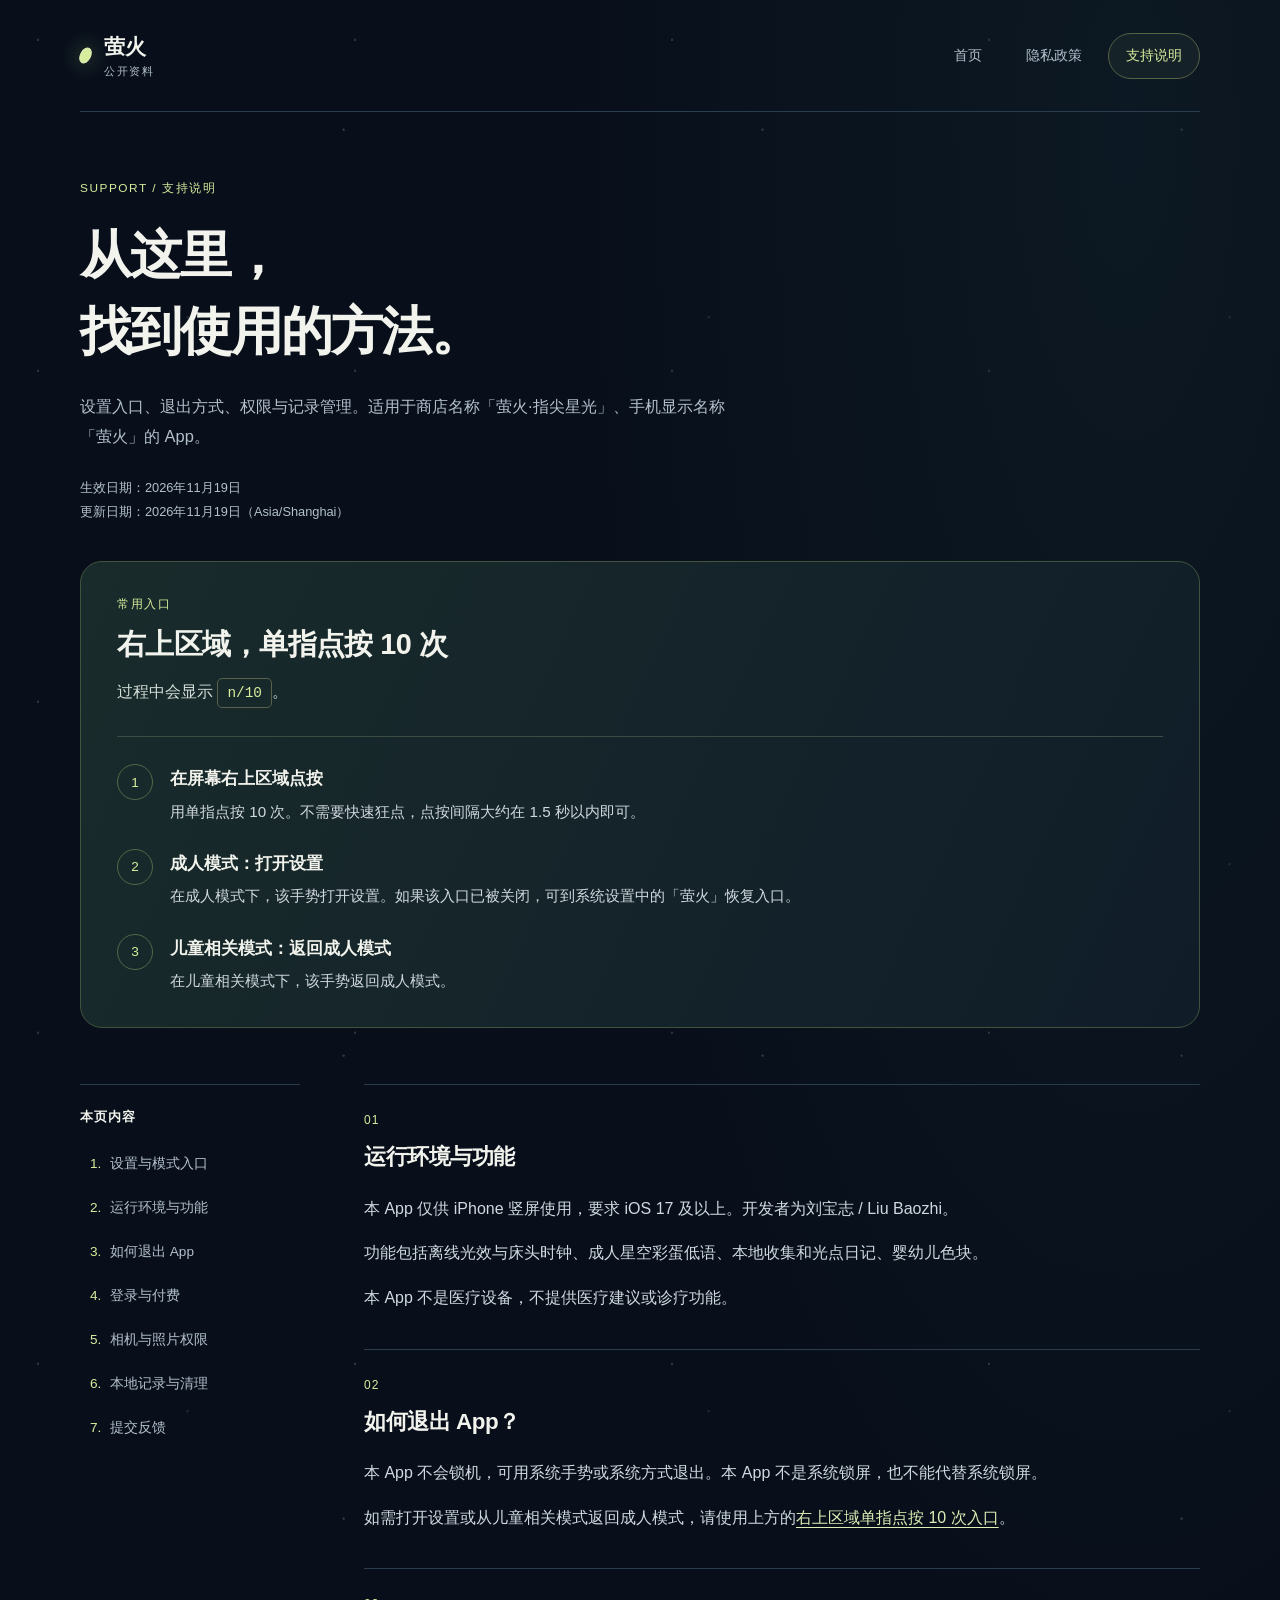
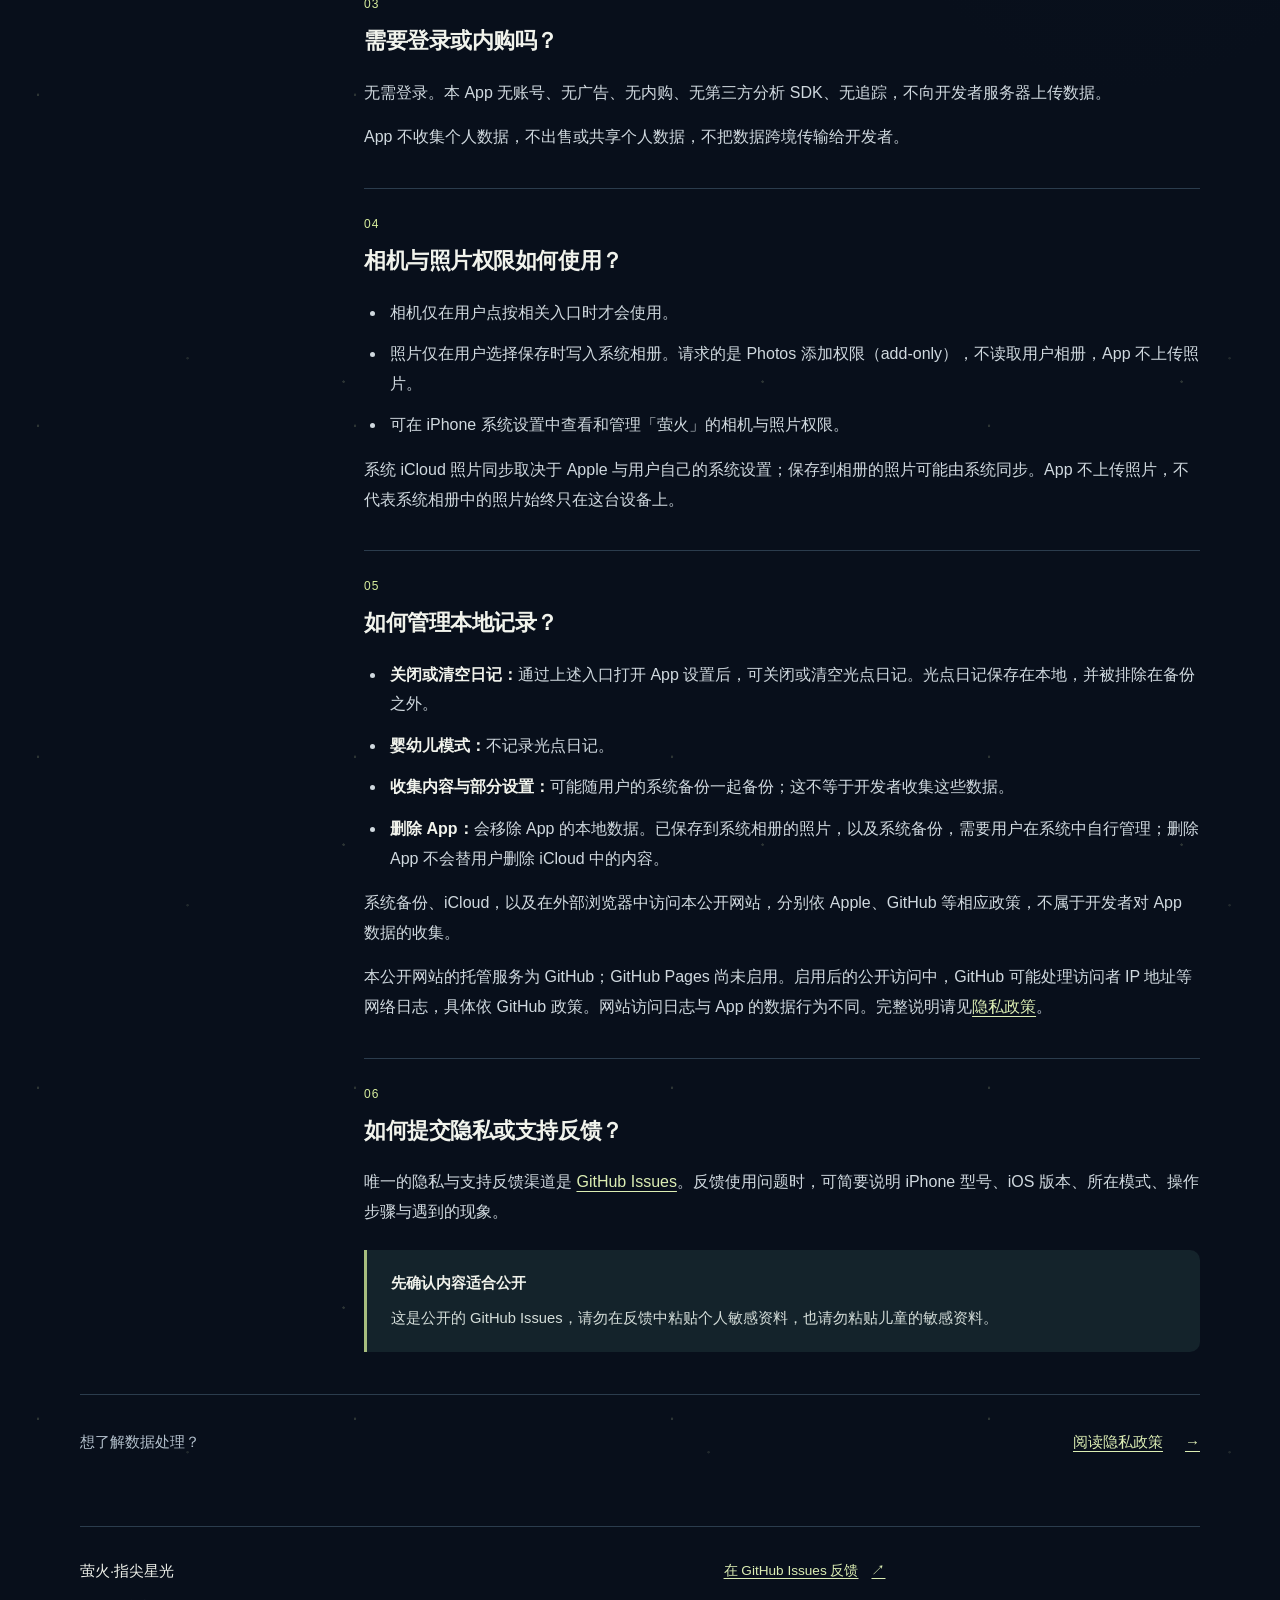
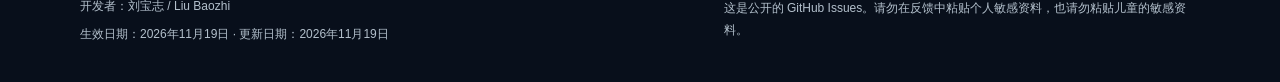
==== support.html @ 4afda279 "新增萤火公开资料静态站：隐私政策与支持说明 仅包含独立静态页面与样式，不含 App 源码。" ====
<!DOCTYPE html>
<html lang="zh-CN">
<head>
  <meta charset="UTF-8">
  <meta name="viewport" content="width=device-width, initial-scale=1">
  <meta name="description" content="萤火·指尖星光支持说明：右上区域单指点按 10 次打开设置或返回成人模式，以及系统退出、权限与本地记录清理方法。">
  <meta name="color-scheme" content="dark">
  <title>支持说明｜萤火·指尖星光</title>
  <link rel="stylesheet" href="styles.css">
</head>
<body>
  <a class="skip-link" href="#main">跳到正文</a>
  <header class="site-header shell">
    <a class="brand" href="index.html" aria-label="萤火，首页">
      <span class="brand-light" aria-hidden="true"></span>
      <span>萤火<span class="brand-caption">公开资料</span></span>
    </a>
    <nav aria-label="主导航">
      <a href="index.html">首页</a>
      <a href="privacy.html">隐私政策</a>
      <a href="support.html" aria-current="page">支持说明</a>
    </nav>
  </header>

  <main id="main" class="shell document-main" tabindex="-1">
    <header class="page-intro">
      <p class="eyebrow">SUPPORT / 支持说明</p>
      <h1>从这里，<br>找到使用的方法。</h1>
      <p class="intro-description">设置入口、退出方式、权限与记录管理。适用于商店名称「萤火·指尖星光」、手机显示名称「萤火」的 App。</p>
      <p class="date-line">生效日期：<time datetime="2026-11-19">2026年11月19日</time><br>更新日期：<time datetime="2026-11-19">2026年11月19日</time>（Asia/Shanghai）</p>
    </header>

    <section id="settings" class="settings-panel" aria-labelledby="settings-title">
      <div class="settings-heading">
        <p class="eyebrow">常用入口</p>
        <h2 id="settings-title">右上区域，单指点按 10 次</h2>
        <p>过程中会显示 <span class="counter-example">n/10</span>。</p>
      </div>
      <ol class="steps">
        <li><span class="step-number" aria-hidden="true">1</span><div><h3>在屏幕右上区域点按</h3><p>用单指点按 10 次。不需要快速狂点，点按间隔大约在 1.5 秒以内即可。</p></div></li>
        <li><span class="step-number" aria-hidden="true">2</span><div><h3>成人模式：打开设置</h3><p>在成人模式下，该手势打开设置。如果该入口已被关闭，可到系统设置中的「萤火」恢复入口。</p></div></li>
        <li><span class="step-number" aria-hidden="true">3</span><div><h3>儿童相关模式：返回成人模式</h3><p>在儿童相关模式下，该手势返回成人模式。</p></div></li>
      </ol>
    </section>

    <div class="document-layout">
      <nav class="contents" aria-label="支持说明目录">
        <p>本页内容</p>
        <ol>
          <li><a href="#settings">设置与模式入口</a></li>
          <li><a href="#requirements">运行环境与功能</a></li>
          <li><a href="#exit">如何退出 App</a></li>
          <li><a href="#account">登录与付费</a></li>
          <li><a href="#permissions">相机与照片权限</a></li>
          <li><a href="#records">本地记录与清理</a></li>
          <li><a href="#feedback">提交反馈</a></li>
        </ol>
      </nav>

      <article class="document-body" aria-label="支持说明正文">
        <section id="requirements" class="prose-section">
          <p class="section-index">01</p>
          <h2>运行环境与功能</h2>
          <p>本 App 仅供 iPhone 竖屏使用，要求 iOS 17 及以上。开发者为刘宝志 / Liu Baozhi。</p>
          <p>功能包括离线光效与床头时钟、成人星空彩蛋低语、本地收集和光点日记、婴幼儿色块。</p>
          <p>本 App 不是医疗设备，不提供医疗建议或诊疗功能。</p>
        </section>

        <section id="exit" class="prose-section">
          <p class="section-index">02</p>
          <h2>如何退出 App？</h2>
          <p>本 App 不会锁机，可用系统手势或系统方式退出。本 App 不是系统锁屏，也不能代替系统锁屏。</p>
          <p>如需打开设置或从儿童相关模式返回成人模式，请使用上方的<a href="#settings">右上区域单指点按 10 次入口</a>。</p>
        </section>

        <section id="account" class="prose-section">
          <p class="section-index">03</p>
          <h2>需要登录或内购吗？</h2>
          <p>无需登录。本 App 无账号、无广告、无内购、无第三方分析 SDK、无追踪，不向开发者服务器上传数据。</p>
          <p>App 不收集个人数据，不出售或共享个人数据，不把数据跨境传输给开发者。</p>
        </section>

        <section id="permissions" class="prose-section">
          <p class="section-index">04</p>
          <h2>相机与照片权限如何使用？</h2>
          <ul>
            <li>相机仅在用户点按相关入口时才会使用。</li>
            <li>照片仅在用户选择保存时写入系统相册。请求的是 Photos 添加权限（add-only），不读取用户相册，App 不上传照片。</li>
            <li>可在 iPhone 系统设置中查看和管理「萤火」的相机与照片权限。</li>
          </ul>
          <p>系统 iCloud 照片同步取决于 Apple 与用户自己的系统设置；保存到相册的照片可能由系统同步。App 不上传照片，不代表系统相册中的照片始终只在这台设备上。</p>
        </section>

        <section id="records" class="prose-section">
          <p class="section-index">05</p>
          <h2>如何管理本地记录？</h2>
          <ul>
            <li><strong>关闭或清空日记：</strong>通过上述入口打开 App 设置后，可关闭或清空光点日记。光点日记保存在本地，并被排除在备份之外。</li>
            <li><strong>婴幼儿模式：</strong>不记录光点日记。</li>
            <li><strong>收集内容与部分设置：</strong>可能随用户的系统备份一起备份；这不等于开发者收集这些数据。</li>
            <li><strong>删除 App：</strong>会移除 App 的本地数据。已保存到系统相册的照片，以及系统备份，需要用户在系统中自行管理；删除 App 不会替用户删除 iCloud 中的内容。</li>
          </ul>
          <p>系统备份、iCloud，以及在外部浏览器中访问本公开网站，分别依 Apple、GitHub 等相应政策，不属于开发者对 App 数据的收集。</p>
          <p>本公开网站的托管服务为 GitHub；GitHub Pages 尚未启用。启用后的公开访问中，GitHub 可能处理访问者 IP 地址等网络日志，具体依 GitHub 政策。网站访问日志与 App 的数据行为不同。完整说明请见<a href="privacy.html">隐私政策</a>。</p>
        </section>

        <section id="feedback" class="prose-section">
          <p class="section-index">06</p>
          <h2>如何提交隐私或支持反馈？</h2>
          <p>唯一的隐私与支持反馈渠道是 <a href="https://github.com/Chill-lucky/yinghuo-support/issues">GitHub Issues</a>。反馈使用问题时，可简要说明 iPhone 型号、iOS 版本、所在模式、操作步骤与遇到的现象。</p>
          <div class="notice">
            <p><strong>先确认内容适合公开</strong></p>
            <p>这是公开的 GitHub Issues，请勿在反馈中粘贴个人敏感资料，也请勿粘贴儿童的敏感资料。</p>
          </div>
        </section>
      </article>
    </div>
    <div class="page-next"><span>想了解数据处理？</span><a href="privacy.html">阅读隐私政策 <span aria-hidden="true">→</span></a></div>
  </main>

  <footer class="site-footer shell">
    <div>
      <p class="footer-brand">萤火·指尖星光</p>
      <p>开发者：刘宝志 / Liu Baozhi</p>
      <p>生效日期：<time datetime="2026-11-19">2026年11月19日</time> · 更新日期：<time datetime="2026-11-19">2026年11月19日</time></p>
    </div>
    <div class="footer-feedback">
      <a href="https://github.com/Chill-lucky/yinghuo-support/issues">在 GitHub Issues 反馈 <span aria-hidden="true">↗</span></a>
      <p>这是公开的 GitHub Issues。请勿在反馈中粘贴个人敏感资料，也请勿粘贴儿童的敏感资料。</p>
    </div>
  </footer>
</body>
</html>
---- styles.css ----
:root {
  color-scheme: dark;
  --background: #080f1b;
  --surface: #101c2b;
  --surface-hover: #152536;
  --text: #f1f3ec;
  --muted: #b3c0cc;
  --accent: #d7ed9d;
  --link: #dceeb4;
  --line: #2b3c4d;
  --radius: 22px;
}

* {
  box-sizing: border-box;
}

html {
  scroll-padding-top: 2rem;
}

body {
  margin: 0;
  background-color: var(--background);
  background-image:
    radial-gradient(ellipse at 88% 4%, #162e354d 0, transparent 35rem),
    radial-gradient(circle at 12% 12%, #cfdfa72e 0 1px, transparent 1.5px),
    radial-gradient(circle at 82% 28%, #cfdfa72e 0 1px, transparent 1.5px),
    radial-gradient(circle at 36% 58%, #cfdfa71f 0 1px, transparent 1.5px);
  background-size: auto, 317px 331px, 419px 463px, 521px 547px;
  color: var(--text);
  font-family: -apple-system, BlinkMacSystemFont, "PingFang SC", "Hiragino Sans GB", "Microsoft YaHei", sans-serif;
  font-size: 16px;
  line-height: 1.85;
  overflow-wrap: break-word;
  -webkit-text-size-adjust: 100%;
}

a {
  color: var(--link);
  text-decoration-thickness: 1px;
  text-underline-offset: 0.24em;
}

a:hover {
  color: #efffd5;
  text-decoration-thickness: 2px;
}

:focus-visible {
  outline: 3px solid #e3f9a8;
  outline-offset: 5px;
  border-radius: 4px;
}

::selection {
  background: #d7ed9d;
  color: #101c2b;
}

h1,
h2,
h3,
p {
  margin: 0;
}

h1,
h2,
h3 {
  line-height: 1.4;
  font-weight: 600;
}

h1 {
  font-size: clamp(2.15rem, 4.8vw, 3.65rem);
  letter-spacing: -0.035em;
}

h2 {
  font-size: clamp(1.4rem, 2.4vw, 1.8rem);
  letter-spacing: -0.02em;
}

h3 {
  font-size: 1.13rem;
}

.shell {
  width: min(1120px, calc(100% - 64px));
  margin-inline: auto;
}

.skip-link {
  position: absolute;
  z-index: 10;
  top: 12px;
  left: 16px;
  padding: 10px 18px;
  transform: translateY(-180%);
  background: var(--accent);
  color: #101c2b;
  font-weight: 600;
}

.skip-link:focus {
  transform: translateY(0);
  color: #101c2b;
}

.site-header {
  display: flex;
  justify-content: space-between;
  align-items: center;
  gap: 24px;
  min-height: 112px;
  padding-block: 20px;
  border-bottom: 1px solid var(--line);
}

.brand {
  display: inline-flex;
  align-items: center;
  gap: 13px;
  flex-shrink: 0;
  min-height: 48px;
  color: var(--text);
  font-size: 1.3rem;
  font-weight: 600;
  line-height: 1.4;
  text-decoration: none;
}

.brand-light {
  width: 11px;
  height: 17px;
  transform: rotate(28deg);
  border: 1px solid #e6f2b9;
  border-radius: 60%;
  background: var(--accent);
  box-shadow: 0 0 21px #cde78a70;
}

.brand-caption {
  display: block;
  margin-top: 3px;
  color: var(--muted);
  font-size: 0.7rem;
  font-weight: 400;
  letter-spacing: 0.14em;
}

.site-header nav {
  display: flex;
  flex-wrap: wrap;
  gap: 8px;
}

.site-header nav a {
  display: inline-flex;
  align-items: center;
  justify-content: center;
  min-height: 46px;
  padding: 8px 17px;
  border: 1px solid transparent;
  border-radius: 30px;
  color: var(--muted);
  font-size: 0.9rem;
  text-decoration: none;
}

.site-header nav a:hover {
  background: var(--surface);
  color: var(--text);
}

.site-header nav a[aria-current="page"] {
  border-color: #576345;
  background: #d7ed9d0b;
  color: var(--accent);
}

.hero {
  display: grid;
  grid-template-columns: minmax(0, 1.45fr) minmax(0, 1fr);
  align-items: center;
  gap: 36px;
  padding-block: 96px 88px;
}

.eyebrow {
  color: var(--accent);
  font-size: 0.74rem;
  font-weight: 500;
  letter-spacing: 0.13em;
  line-height: 1.7;
}

.hero .eyebrow {
  display: flex;
  align-items: center;
  gap: 9px;
  margin-bottom: 24px;
}

.hero .eyebrow > span {
  width: 5px;
  height: 5px;
  border-radius: 50%;
  background: var(--accent);
}

.title-dot {
  color: var(--accent);
}

.hero-tagline {
  margin-top: 15px;
  color: #d7e4df;
  font-size: clamp(1.25rem, 2.3vw, 1.65rem);
  letter-spacing: 0.03em;
}

.hero-description {
  margin-top: 22px;
  color: var(--muted);
}

.tags {
  display: flex;
  flex-wrap: wrap;
  gap: 8px;
  margin: 22px 0 0;
  padding: 0;
  list-style: none;
}

.tags li {
  padding: 5px 11px;
  border: 1px solid var(--line);
  border-radius: 6px;
  color: #c4ced5;
  font-size: 0.75rem;
}

.hero-actions {
  display: flex;
  flex-wrap: wrap;
  gap: 12px;
  margin-top: 32px;
}

.action-link {
  display: inline-flex;
  align-items: center;
  justify-content: space-between;
  gap: 24px;
  min-height: 50px;
  padding: 12px 19px;
  border: 1px solid var(--line);
  border-radius: 9px;
  font-size: 0.9rem;
  font-weight: 600;
  text-decoration: none;
}

.primary {
  border-color: var(--accent);
  background: var(--accent);
  color: #162115;
}

.primary:hover {
  background: #e6f5bd;
  color: #162115;
}

.secondary:hover {
  background: var(--surface);
}

.small-note {
  margin-top: 22px;
  color: var(--muted);
  font-size: 0.75rem;
}

.light-scene {
  position: relative;
  isolation: isolate;
  width: 100%;
  max-width: 400px;
  aspect-ratio: 1;
  justify-self: end;
  overflow: hidden;
  pointer-events: none;
  background: radial-gradient(ellipse at 50% 49%, #c5e58b12, transparent 66%);
}

.orbit {
  position: absolute;
  top: 50%;
  left: 50%;
  transform: translate(-50%, -50%) rotate(-30deg);
  border: 1px solid #a6c98224;
  border-radius: 50%;
}

.orbit-outer {
  width: 92%;
  height: 65%;
}

.orbit-inner {
  width: 74%;
  height: 85%;
  transform: translate(-50%, -50%) rotate(25deg);
  border-color: #a6c98218;
}

.light-halo {
  position: absolute;
  inset: 18%;
  border-radius: 50%;
  background: radial-gradient(circle, #e7f4ad26, #b4e9990a 45%, transparent 72%);
}

.light-core {
  position: absolute;
  top: 46%;
  left: 48%;
  width: 18px;
  height: 30px;
  transform: rotate(27deg);
  border: 1px solid #f3fad3;
  border-radius: 55%;
  background: #e7f4b5;
  box-shadow: 0 0 18px 5px #e5f6a948, 0 0 50px 18px #c2ed8330, 0 0 90px 32px #bedc8b15;
}

.spark {
  position: absolute;
  width: 4px;
  height: 4px;
  border-radius: 50%;
  background: #dfefb5;
  box-shadow: 0 0 12px 2px #dfefb52e;
}

.spark-one { top: 19%; left: 37%; }
.spark-two { top: 63%; left: 83%; width: 3px; height: 3px; }
.spark-three { top: 68%; left: 21%; }
.spark-four { top: 30%; left: 76%; width: 2px; height: 2px; }

.scene-label {
  position: absolute;
  right: 0;
  bottom: 1%;
  left: 0;
  color: var(--muted);
  font-size: 0.66rem;
  letter-spacing: 0.12em;
  text-align: center;
}

.section-block {
  padding-block: 42px 48px;
  border-top: 1px solid var(--line);
}

.section-heading {
  margin-bottom: 26px;
}

.section-heading h2 {
  margin-top: 9px;
}

.section-heading > p:last-child:not(.eyebrow) {
  margin-top: 10px;
  color: var(--muted);
  font-size: 0.94rem;
}

.feature-grid {
  display: grid;
  grid-template-columns: repeat(4, minmax(0, 1fr));
  gap: 14px;
  margin: 0;
  padding: 0;
  list-style: none;
}

.feature-grid li {
  padding: 23px;
  border: 1px solid var(--line);
  border-radius: var(--radius);
  background: var(--surface);
}

.feature-number {
  display: block;
  margin-bottom: 25px;
  color: var(--accent);
  font-size: 0.76rem;
  letter-spacing: 0.12em;
}

.feature-grid h3 {
  font-size: 1.05rem;
  line-height: 1.7;
}

.guide-grid {
  display: grid;
  grid-template-columns: repeat(2, minmax(0, 1fr));
  gap: 18px;
}

.guide-card {
  display: flex;
  flex-direction: column;
  padding: 30px;
  border: 1px solid var(--line);
  border-radius: var(--radius);
  background: var(--surface);
  color: var(--text);
  text-decoration: none;
}

.guide-card:hover {
  border-color: #6e805b;
  background: var(--surface-hover);
  color: var(--text);
}

.card-kicker {
  display: flex;
  justify-content: space-between;
  margin-bottom: 27px;
  color: var(--accent);
  font-size: 0.73rem;
  letter-spacing: 0.1em;
}

.guide-card h3 {
  font-size: 1.4rem;
}

.guide-card > p {
  flex-grow: 1;
  margin-top: 12px;
  color: var(--muted);
  font-size: 0.94rem;
}

.card-link {
  display: inline-block;
  margin-top: 24px;
  color: var(--accent);
  font-size: 0.86rem;
  text-decoration: underline;
  text-underline-offset: 0.25em;
}

.notice {
  margin-top: 24px;
  padding: 20px 24px;
  border-left: 3px solid #a7bd7e;
  border-radius: 0 10px 10px 0;
  background: #14232b;
  color: #d4ddd9;
  font-size: 0.92rem;
}

.notice strong {
  color: var(--accent);
  font-weight: 600;
}

.notice p + p {
  margin-top: 7px;
}

.document-main {
  padding-top: 66px;
}

.page-intro {
  max-width: 760px;
}

.page-intro h1 {
  margin-top: 20px;
  font-size: clamp(2.1rem, 4.4vw, 3.25rem);
  line-height: 1.45;
}

.intro-description {
  max-width: 650px;
  margin-top: 22px;
  color: var(--muted);
  font-size: 1.03rem;
}

.date-line {
  margin-top: 24px;
  color: var(--muted);
  font-size: 0.8rem;
}

.policy-summary,
.settings-panel {
  margin-top: 38px;
  padding: 32px 36px;
  border: 1px solid #41533d;
  border-radius: var(--radius);
  background: linear-gradient(115deg, #192b2b, #101d29);
}

.policy-summary h2,
.settings-heading h2 {
  margin-top: 10px;
}

.policy-summary > p:last-child,
.settings-heading > p:last-child {
  max-width: 770px;
  margin-top: 12px;
  color: #d2ded7;
}

.document-layout {
  display: grid;
  grid-template-columns: 220px minmax(0, 1fr);
  gap: 64px;
  align-items: start;
  margin-top: 56px;
}

.contents {
  padding: 20px 0;
  border-top: 1px solid var(--line);
}

.contents > p {
  margin-bottom: 12px;
  color: var(--text);
  font-size: 0.83rem;
  font-weight: 600;
  letter-spacing: 0.08em;
}

.contents ol {
  margin: 0;
  padding-left: 25px;
  color: var(--muted);
  font-size: 0.85rem;
}

.contents li::marker {
  color: var(--accent);
}

.contents a {
  display: inline-flex;
  align-items: center;
  min-height: 44px;
  padding: 8px 5px;
  color: var(--muted);
  text-decoration: none;
}

.contents a:hover {
  color: var(--accent);
  text-decoration: underline;
}

.document-body {
  min-width: 0;
}

.prose-section {
  padding-block: 24px 36px;
  border-top: 1px solid var(--line);
  scroll-margin-top: 24px;
}

.section-index {
  margin-bottom: 10px;
  color: var(--accent);
  font-size: 0.75rem;
  letter-spacing: 0.1em;
}

.prose-section h2 {
  margin-bottom: 21px;
  font-size: 1.4rem;
}

.prose-section > p:not(.section-index),
.prose-section > ul {
  margin-top: 15px;
  color: #d0d9df;
}

.prose-section > ul {
  margin-bottom: 0;
  padding-left: 22px;
}

.prose-section li {
  padding-left: 4px;
}

.prose-section li + li {
  margin-top: 12px;
}

.prose-section strong {
  color: var(--text);
  font-weight: 600;
}

.prose-section a {
  padding-block: 5px;
}

.counter-example {
  display: inline-block;
  padding: 1px 9px;
  border: 1px solid #58634d;
  border-radius: 5px;
  color: var(--accent);
  font-family: ui-monospace, "SFMono-Regular", Consolas, monospace;
  font-size: 0.9rem;
}

.steps {
  display: grid;
  gap: 23px;
  margin: 28px 0 0;
  padding: 27px 0 0;
  border-top: 1px solid #3b4c44;
  list-style: none;
}

.steps > li {
  display: grid;
  grid-template-columns: 36px minmax(0, 1fr);
  align-items: start;
  gap: 17px;
}

.step-number {
  display: grid;
  place-items: center;
  width: 36px;
  height: 36px;
  border: 1px solid #556848;
  border-radius: 50%;
  color: var(--accent);
  font-size: 0.85rem;
}

.steps h3 {
  padding-top: 3px;
  font-size: 1.05rem;
}

.steps p {
  margin-top: 7px;
  color: #d0d9df;
  font-size: 0.95rem;
}

.page-next {
  display: flex;
  flex-wrap: wrap;
  justify-content: space-between;
  align-items: center;
  gap: 12px;
  margin-top: 6px;
  padding-block: 25px 38px;
  border-top: 1px solid var(--line);
  color: var(--muted);
  font-size: 0.94rem;
}

.page-next a {
  display: inline-flex;
  align-items: center;
  gap: 22px;
  min-height: 44px;
}

.site-footer {
  display: grid;
  grid-template-columns: 1.25fr 1fr;
  gap: 48px;
  margin-top: 24px;
  padding-block: 30px 38px;
  border-top: 1px solid var(--line);
  color: var(--muted);
  font-size: 0.75rem;
}

.site-footer p + p {
  margin-top: 6px;
}

.footer-brand {
  margin-bottom: 10px;
  color: var(--text);
  font-size: 0.94rem;
  font-weight: 500;
}

.footer-feedback a {
  display: inline-flex;
  align-items: center;
  gap: 13px;
  min-height: 44px;
  margin-top: -8px;
  margin-bottom: 4px;
  font-size: 0.85rem;
}

@media (max-width: 900px) {
  .hero {
    grid-template-columns: minmax(0, 1.7fr) minmax(0, 1fr);
    gap: 10px;
    padding-block: 66px;
  }

  .hero h1 {
    font-size: clamp(2rem, 4.2vw, 3rem);
  }

  .feature-grid {
    grid-template-columns: repeat(2, minmax(0, 1fr));
  }

  .document-layout {
    grid-template-columns: 180px minmax(0, 1fr);
    gap: 32px;
  }

  .site-footer {
    gap: 28px;
  }
}

@media (max-width: 680px) {
  .shell {
    width: calc(100% - 40px);
  }

  .site-header {
    flex-wrap: wrap;
    gap: 15px;
    padding-block: 22px 14px;
  }

  .site-header nav {
    width: 100%;
    gap: 4px;
  }

  .site-header nav a {
    flex: 1;
    padding-inline: 10px;
    font-size: 0.86rem;
  }

  .hero {
    grid-template-columns: minmax(0, 1fr);
    gap: 12px;
    padding-block: 44px 24px;
  }

  .hero h1 {
    font-size: clamp(1.9rem, 7.3vw, 2.65rem);
  }

  .hero .eyebrow {
    margin-bottom: 19px;
  }

  .hero-description {
    margin-top: 19px;
  }

  .wide-only {
    display: none;
  }

  .hero-actions {
    gap: 10px;
    margin-top: 27px;
  }

  .action-link {
    flex: 1 1 145px;
    gap: 10px;
    padding-inline: 14px;
    font-size: 0.85rem;
  }

  .light-scene {
    max-width: 270px;
    justify-self: center;
  }

  .section-block {
    padding-block: 32px;
  }

  .feature-grid {
    gap: 12px;
  }

  .feature-grid li {
    padding: 20px;
    border-radius: 16px;
  }

  .feature-number {
    margin-bottom: 18px;
  }

  .feature-grid h3 {
    font-size: 1rem;
  }

  .guide-grid {
    grid-template-columns: minmax(0, 1fr);
    gap: 14px;
  }

  .guide-card {
    padding: 25px;
  }

  .notice {
    padding: 18px;
  }

  .document-main {
    padding-top: 40px;
  }

  .page-intro h1 {
    font-size: clamp(1.8rem, 7.2vw, 2.5rem);
  }

  .intro-description {
    font-size: 1rem;
  }

  .policy-summary,
  .settings-panel {
    margin-top: 28px;
    padding: 24px;
    border-radius: 18px;
  }

  .settings-heading h2 {
    font-size: 1.35rem;
  }

  .document-layout {
    grid-template-columns: minmax(0, 1fr);
    gap: 20px;
    margin-top: 34px;
  }

  .contents {
    padding-block: 18px 10px;
  }

  .contents ol {
    display: grid;
    grid-template-columns: repeat(2, minmax(0, 1fr));
    column-gap: 24px;
    padding-left: 22px;
  }

  .contents a {
    padding-left: 0;
    font-size: 0.8rem;
  }

  .prose-section {
    padding-bottom: 30px;
  }

  .prose-section h2 {
    font-size: 1.3rem;
  }

  .steps > li {
    grid-template-columns: 30px minmax(0, 1fr);
    gap: 12px;
  }

  .step-number {
    width: 30px;
    height: 30px;
  }

  .steps h3 {
    padding-top: 0;
    font-size: 1rem;
  }

  .site-footer {
    grid-template-columns: minmax(0, 1fr);
    gap: 24px;
    margin-top: 12px;
    padding-top: 28px;
  }
}

@media (prefers-reduced-motion: reduce) {
  *,
  *::before,
  *::after {
    scroll-behavior: auto;
    transition: none;
    animation: none;
  }
}
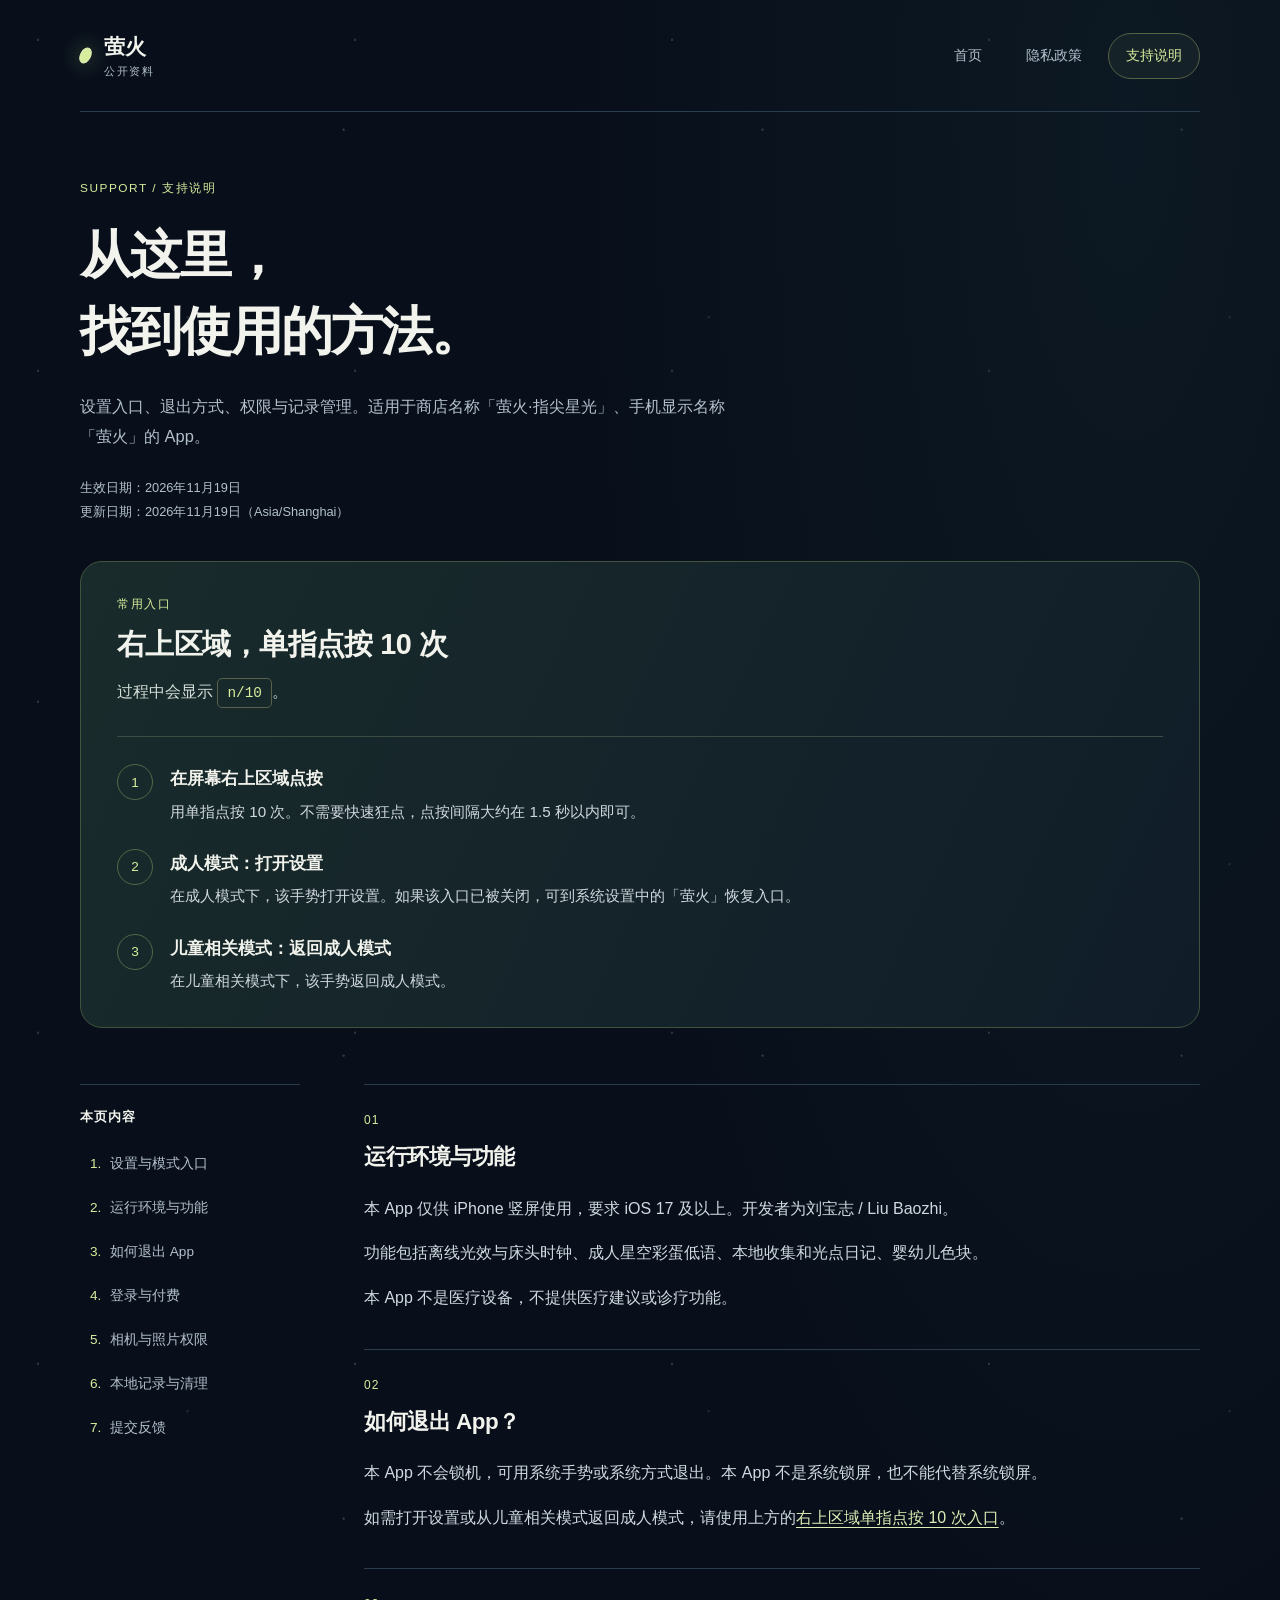
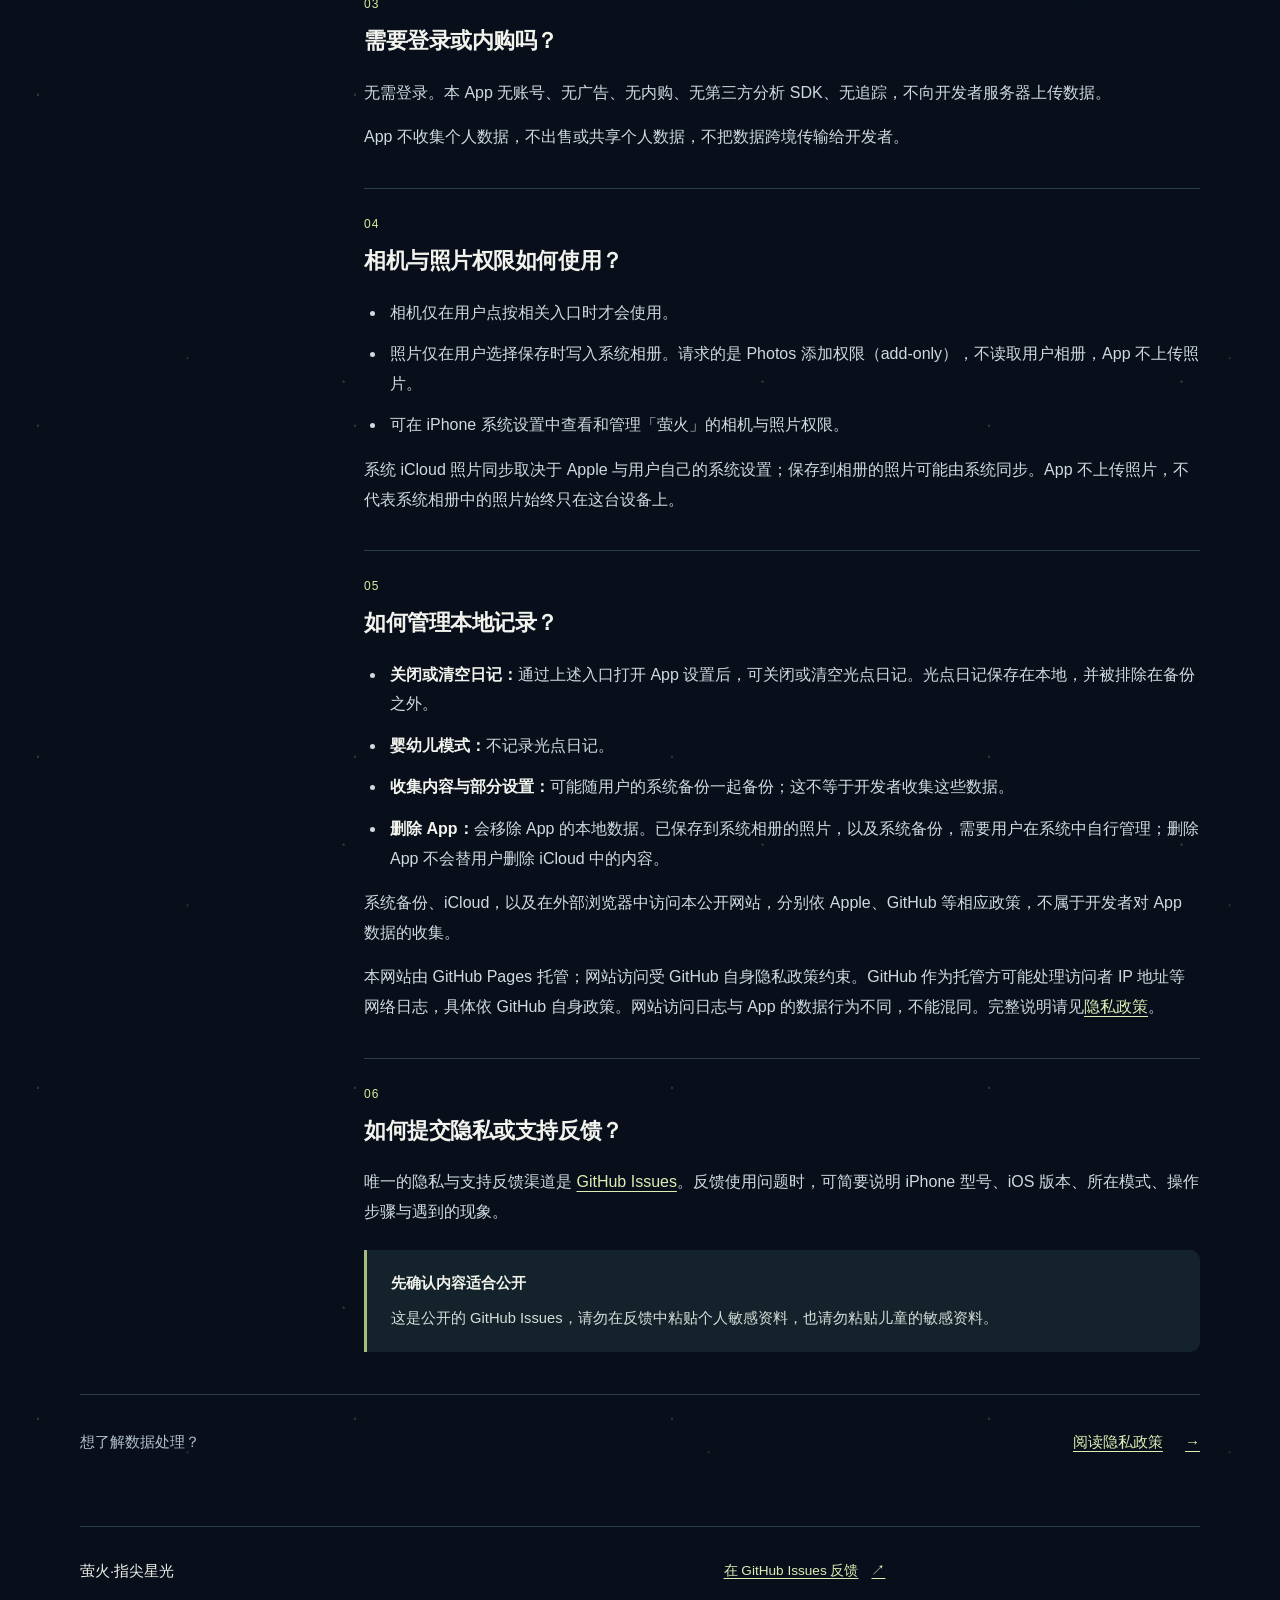
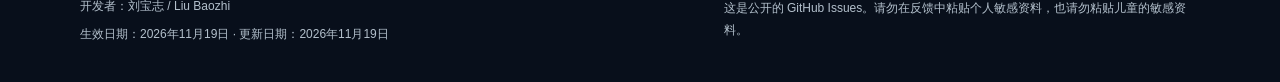
==== commit 5e194706: "修正公开页面的托管说明" ====
--- a/support.html
+++ b/support.html
@@ -101,7 +101,7 @@
             <li><strong>删除 App：</strong>会移除 App 的本地数据。已保存到系统相册的照片，以及系统备份，需要用户在系统中自行管理；删除 App 不会替用户删除 iCloud 中的内容。</li>
           </ul>
           <p>系统备份、iCloud，以及在外部浏览器中访问本公开网站，分别依 Apple、GitHub 等相应政策，不属于开发者对 App 数据的收集。</p>
-          <p>本公开网站的托管服务为 GitHub；GitHub Pages 尚未启用。启用后的公开访问中，GitHub 可能处理访问者 IP 地址等网络日志，具体依 GitHub 政策。网站访问日志与 App 的数据行为不同。完整说明请见<a href="privacy.html">隐私政策</a>。</p>
+          <p>本网站由 GitHub Pages 托管；网站访问受 GitHub 自身隐私政策约束。GitHub 作为托管方可能处理访问者 IP 地址等网络日志，具体依 GitHub 自身政策。网站访问日志与 App 的数据行为不同，不能混同。完整说明请见<a href="privacy.html">隐私政策</a>。</p>
         </section>
 
         <section id="feedback" class="prose-section">
